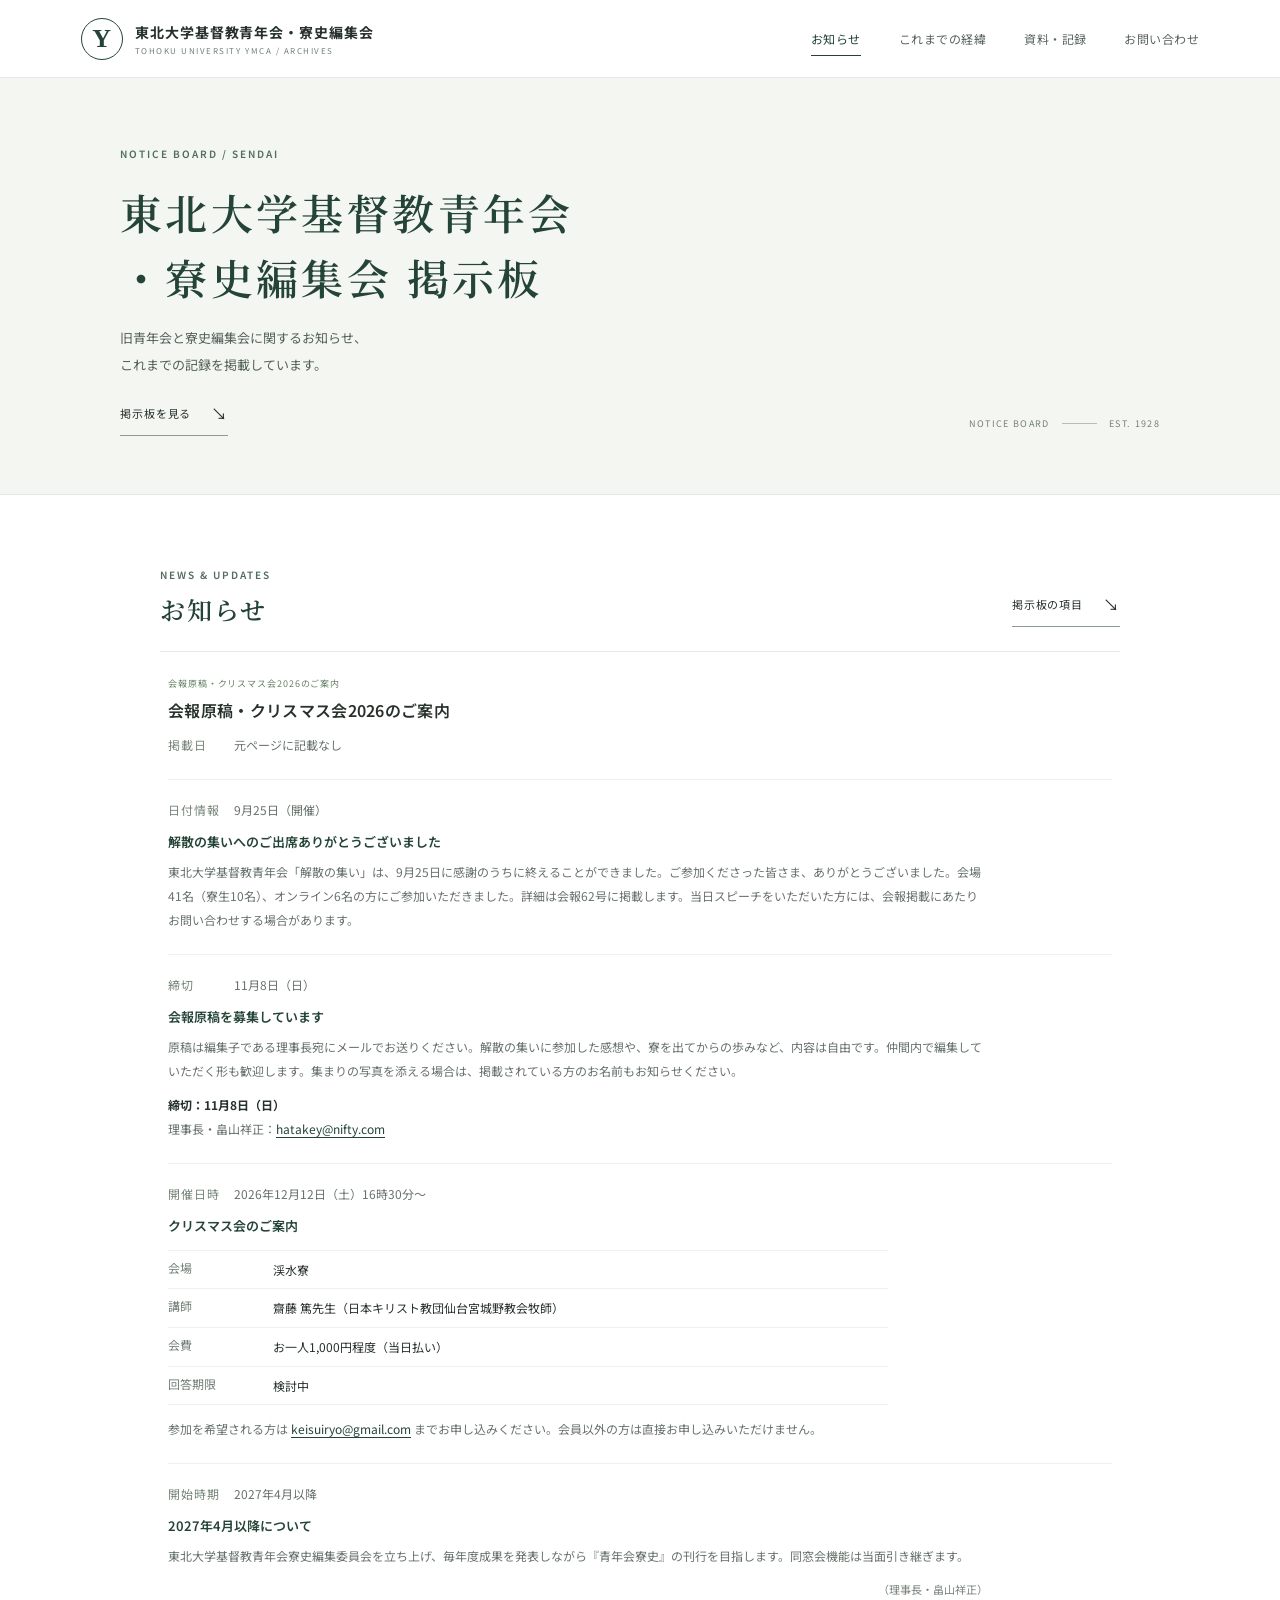
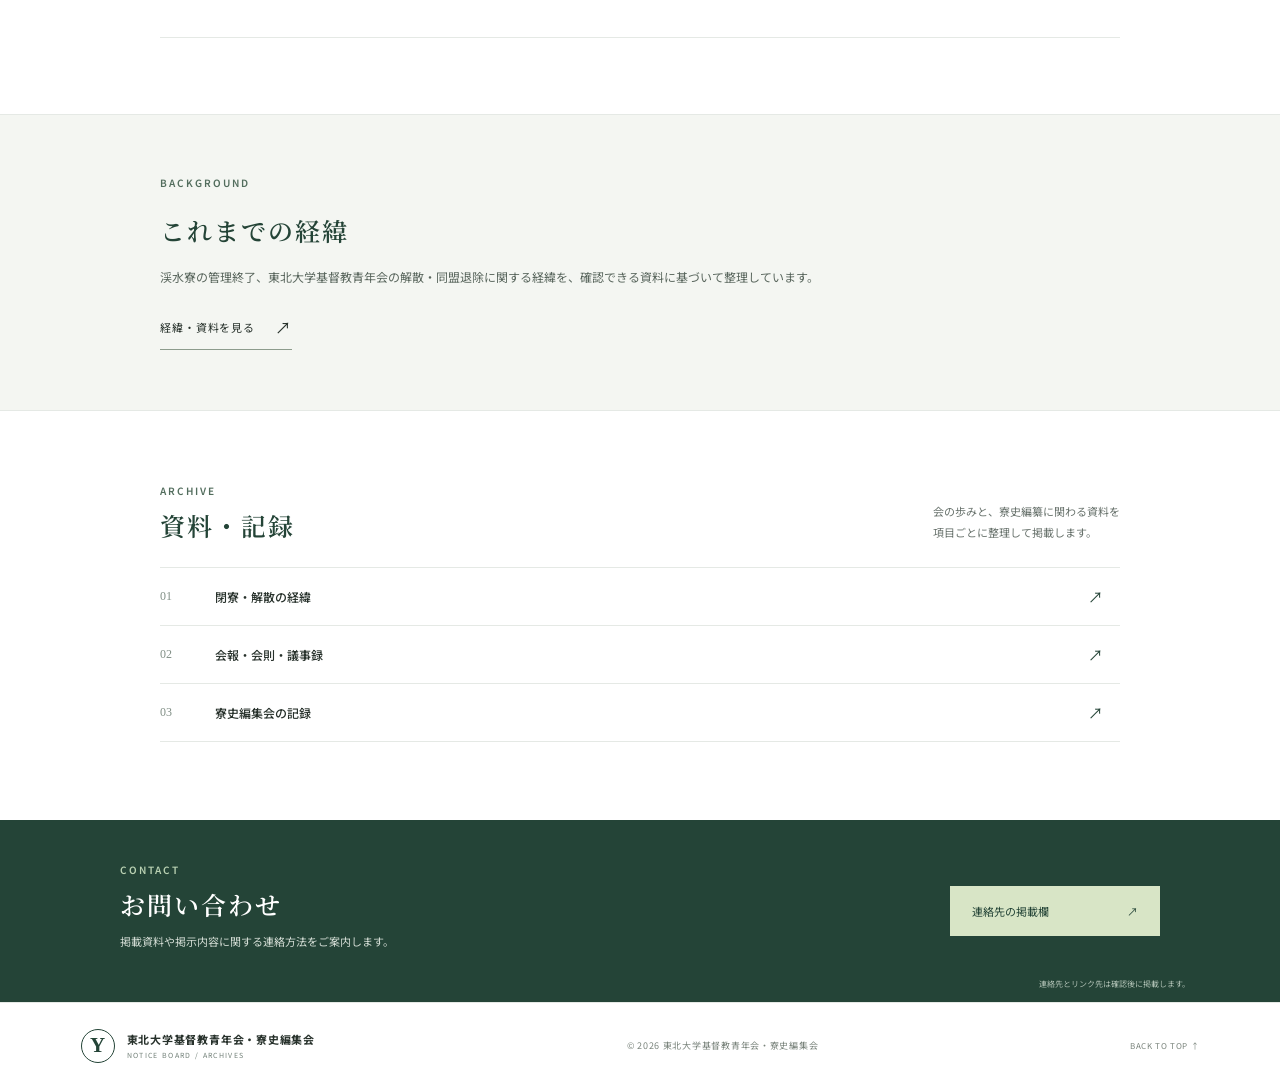
==== index.html @ 21bb761e "Add notice board homepage" ====
<!doctype html>
<html lang="ja">
<head>
  <meta charset="utf-8">
  <meta name="viewport" content="width=device-width, initial-scale=1">
  <meta name="theme-color" content="#173e35">
  <meta name="description" content="東北大学基督教青年会・寮史編集会からのお知らせと記録を掲載します。">
  <title>東北大学基督教青年会・寮史編集会｜掲示板</title>
  <link rel="preconnect" href="https://fonts.googleapis.com">
  <link rel="preconnect" href="https://fonts.gstatic.com" crossorigin>
  <link href="https://fonts.googleapis.com/css2?family=Noto+Sans+JP:wght@400;500;600;700&family=Noto+Serif+JP:wght@500;600;700&display=swap" rel="stylesheet">
  <link rel="stylesheet" href="styles.css">
</head>
<body>
  <header class="site-header">
    <a class="brand" href="#top" aria-label="掲示板トップ">
      <span class="brand-mark" aria-hidden="true">Y</span>
      <span class="brand-name"><strong>東北大学基督教青年会・寮史編集会</strong><small>TOHOKU UNIVERSITY YMCA / ARCHIVES</small></span>
    </a>
    <button class="menu-toggle" aria-label="メニューを開く" aria-expanded="false"><span></span><span></span></button>
    <nav class="main-nav" aria-label="メインナビゲーション">
      <a class="active" href="#news">お知らせ</a>
      <a href="#history">これまでの経緯</a>
      <a href="#archive">資料・記録</a>
      <a href="#contact">お問い合わせ</a>
    </nav>
  </header>

  <main id="top">
    <section class="hero">
      <div class="hero-copy">
        <p class="eyebrow">NOTICE BOARD / SENDAI</p>
        <h1>東北大学基督教青年会<br>・寮史編集会 掲示板</h1>
        <p class="hero-lead">旧青年会と寮史編集会に関するお知らせ、<br class="desktop-only">これまでの記録を掲載しています。</p>
        <a class="text-link hero-link" href="#news">掲示板を見る <span>↘</span></a>
      </div>
      <div class="hero-note"><span>NOTICE BOARD</span><i></i><span>EST. 1928</span></div>
    </section>

    <section class="news-section section-wrap" id="news">
      <div class="section-heading">
        <div><p class="eyebrow">NEWS &amp; UPDATES</p><h2>お知らせ</h2></div>
        <a class="text-link" href="#news-list">掲示板の項目 <span>↘</span></a>
      </div>
      <div class="notice-list" id="news-list">
        <article class="notice-entry">
          <p class="tag">会報原稿・クリスマス会2026のご案内</p>
          <h3>会報原稿・クリスマス会2026のご案内</h3>
          <p class="notice-published"><span>掲載日</span>元ページに記載なし</p>

          <section class="notice-part">
            <p class="notice-date"><span>日付情報</span>9月25日（開催）</p>
            <h4>解散の集いへのご出席ありがとうございました</h4>
            <p>東北大学基督教青年会「解散の集い」は、9月25日に感謝のうちに終えることができました。ご参加くださった皆さま、ありがとうございました。会場41名（寮生10名）、オンライン6名の方にご参加いただきました。詳細は会報62号に掲載します。当日スピーチをいただいた方には、会報掲載にあたりお問い合わせする場合があります。</p>
          </section>

          <section class="notice-part">
            <p class="notice-date"><span>締切</span>11月8日（日）</p>
            <h4>会報原稿を募集しています</h4>
            <p>原稿は編集子である理事長宛にメールでお送りください。解散の集いに参加した感想や、寮を出てからの歩みなど、内容は自由です。仲間内で編集していただく形も歓迎します。集まりの写真を添える場合は、掲載されている方のお名前もお知らせください。</p>
            <p><strong>締切：11月8日（日）</strong><br>理事長・畠山祥正：<a href="mailto:hatakey@nifty.com">hatakey@nifty.com</a></p>
          </section>

          <section class="notice-part">
            <p class="notice-date"><span>開催日時</span>2026年12月12日（土）16時30分～</p>
            <h4>クリスマス会のご案内</h4>
            <dl class="event-details">
              <div><dt>会場</dt><dd>渓水寮</dd></div>
              <div><dt>講師</dt><dd>齋藤 篤先生（日本キリスト教団仙台宮城野教会牧師）</dd></div>
              <div><dt>会費</dt><dd>お一人1,000円程度（当日払い）</dd></div>
              <div><dt>回答期限</dt><dd>検討中</dd></div>
            </dl>
            <p>参加を希望される方は <a href="mailto:keisuiryo@gmail.com">keisuiryo@gmail.com</a> までお申し込みください。会員以外の方は直接お申し込みいただけません。</p>
          </section>

          <section class="notice-part">
            <p class="notice-date"><span>開始時期</span>2027年4月以降</p>
            <h4>2027年4月以降について</h4>
            <p>東北大学基督教青年会寮史編集委員会を立ち上げ、毎年度成果を発表しながら『青年会寮史』の刊行を目指します。同窓会機能は当面引き継ぎます。</p>
            <p class="notice-signature">（理事長・畠山祥正）</p>
          </section>
        </article>
      </div>
    </section>

    <section class="about-section" id="history">
      <div class="about-copy"><p class="eyebrow">BACKGROUND</p><h2>これまでの経緯</h2><p>渓水寮の管理終了、東北大学基督教青年会の解散・同盟退除に関する経緯を、確認できる資料に基づいて整理しています。</p><a class="text-link" href="#archive">経緯・資料を見る <span>↗</span></a></div>
    </section>

    <section class="activities-section section-wrap" id="archive">
      <div class="section-heading"><div><p class="eyebrow">ARCHIVE</p><h2>資料・記録</h2></div><p class="section-intro">会の歩みと、寮史編纂に関わる資料を<br>項目ごとに整理して掲載します。</p></div>
      <div class="archive-list">
        <a href="#history"><span>01</span><strong>閉寮・解散の経緯</strong><i>↗</i></a>
        <a href="#archive"><span>02</span><strong>会報・会則・議事録</strong><i>↗</i></a>
        <a href="#archive"><span>03</span><strong>寮史編集会の記録</strong><i>↗</i></a>
      </div>
    </section>

    <section class="contact-band" id="contact"><div><p class="eyebrow">CONTACT</p><h2>お問い合わせ</h2><p>掲載資料や掲示内容に関する連絡方法をご案内します。</p></div><a href="#contact" class="contact-button">連絡先の掲載欄 <span>↗</span></a><small>連絡先とリンク先は確認後に掲載します。</small></section>
  </main>

  <footer class="site-footer"><a class="brand footer-brand" href="#top"><span class="brand-mark">Y</span><span class="brand-name"><strong>東北大学基督教青年会・寮史編集会</strong><small>NOTICE BOARD / ARCHIVES</small></span></a><p>© 2026 東北大学基督教青年会・寮史編集会</p><a class="back-top" href="#top">BACK TO TOP ↑</a></footer>
  <script src="script.js"></script>
</body>
</html>
---- styles.css ----
:root{--green:#173e35;--green2:#285b4b;--ink:#202a26;--muted:#68726c;--paper:#f8f7f2;--line:#dce1d9;--lime:#d8e5c6}*{box-sizing:border-box}html{scroll-behavior:smooth}body{margin:0;color:var(--ink);background:var(--paper);font-family:'Noto Sans JP',sans-serif;-webkit-font-smoothing:antialiased}a{color:inherit;text-decoration:none}.site-header{height:94px;padding:0 6.3%;display:flex;align-items:center;justify-content:space-between;background:var(--paper);position:relative;z-index:5}.brand{display:flex;align-items:center;gap:12px}.brand-mark{height:42px;width:42px;border:1px solid var(--green);border-radius:50%;display:grid;place-items:center;color:var(--green);font-family:Georgia,serif;font-size:26px;font-weight:bold}.brand-name{display:flex;flex-direction:column;gap:3px}.brand-name strong{font-size:14px;letter-spacing:.07em}.brand-name small{font-size:8px;letter-spacing:.19em;color:#728078}.main-nav{display:flex;gap:38px;align-items:center}.main-nav a{font-size:12px;color:#59645e;letter-spacing:.04em;padding:8px 0}.main-nav a.active{color:var(--green);border-bottom:1px solid var(--green)}.menu-toggle{display:none}.hero{min-height:560px;background:#e8ece3;position:relative;display:grid;grid-template-columns:48% 52%;overflow:hidden}.hero-copy{padding:110px 0 85px 13%;position:relative;z-index:1}.eyebrow{font-size:10px;letter-spacing:.2em;color:var(--green2);margin:0 0 19px;font-weight:600}.hero h1,.about-copy h2,.section-heading h2,.contact-band h2{font-family:'Noto Serif JP',serif;font-weight:600;letter-spacing:.08em}.hero h1{font-size:clamp(34px,4.2vw,54px);line-height:1.65;color:var(--green);margin:0}.hero-lead{font-size:14px;line-height:2.1;color:#54625a;margin:21px 0 30px}.text-link{font-size:11px;letter-spacing:.08em;border-bottom:1px solid #8d9c8d;padding-bottom:10px;display:inline-flex;gap:20px;align-items:center}.text-link span{font-size:16px}.hero-image{margin:38px 7% 38px 0;background:linear-gradient(180deg,rgba(26,52,37,.02),rgba(26,52,37,.25)),url('https://images.unsplash.com/photo-1449158743715-0a90ebb6d2d8?auto=format&fit=crop&w=1400&q=85') center/cover;position:relative;min-height:475px}.image-caption{position:absolute;bottom:19px;left:22px;color:white;font-size:9px;letter-spacing:.16em}.image-caption span{font-size:21px;margin-right:14px;font-family:Georgia,serif}.hero-side-note{position:absolute;right:2%;top:45%;writing-mode:vertical-rl;font-size:8px;letter-spacing:.22em;color:#728078}.section-wrap{max-width:1120px;margin:auto;padding:110px 40px}.section-heading{display:flex;align-items:end;justify-content:space-between;margin-bottom:36px}.section-heading .eyebrow{margin-bottom:9px}.section-heading h2,.about-copy h2,.contact-band h2{font-size:30px;margin:0;color:var(--green)}.featured-news{display:grid;grid-template-columns:145px 1fr 48px;gap:32px;align-items:center;border-top:1px solid var(--line);border-bottom:1px solid var(--line);padding:28px 8px}.featured-date{display:flex;align-items:baseline;gap:9px;color:var(--green)}.featured-date span{font-size:10px;letter-spacing:.08em}.featured-date strong{font:26px Georgia,serif}.featured-date i{font-style:normal;font-size:9px;border:1px solid #b8c6b5;padding:5px 8px;margin-left:3px}.tag{color:#668164;font-size:9px;letter-spacing:.1em;margin:0 0 9px}.featured-body h3{font-size:16px;font-weight:600;margin:0 0 9px;letter-spacing:.02em}.featured-body>p:last-child{font-size:11px;color:var(--muted);margin:0}.circle-arrow{height:39px;width:39px;border:1px solid #b7c4b4;border-radius:50%;display:grid;place-items:center;color:var(--green)}.news-grid{display:grid;grid-template-columns:repeat(3,1fr);margin-top:18px}.news-card{min-height:136px;padding:19px 22px 15px 8px;border-right:1px solid var(--line);position:relative}.news-card+ .news-card{padding-left:22px}.news-card:last-child{border:0}.news-card-top{display:flex;gap:12px;align-items:center;color:#718070;font-size:9px}.news-card-top span{border:1px solid #c7d0c2;padding:4px 7px}.news-card h3{font-size:12px;line-height:1.8;font-weight:500;padding-right:18px}.news-card>a{position:absolute;right:18px;bottom:17px;color:var(--green)}.prototype-note{font-size:9px;color:#879087;margin-top:13px}.about-section{background:#e9ede5;display:grid;grid-template-columns:1.08fr .92fr;min-height:440px}.about-photo{background:linear-gradient(0deg,rgba(21,48,40,.18),transparent),url('https://images.unsplash.com/photo-1511632765486-a01980e01a18?auto=format&fit=crop&w=1200&q=85') center/cover;min-height:440px;position:relative}.about-photo span{position:absolute;left:7%;bottom:24px;color:white;font-size:9px;letter-spacing:.18em}.about-copy{align-self:center;padding:55px 12%}.about-copy h2{line-height:1.7;margin-bottom:19px}.about-copy>p:not(.eyebrow){font-size:12px;line-height:2.2;color:#59665d}.about-copy .text-link{margin-top:13px}.activities-section{padding-top:100px;padding-bottom:108px}.section-intro{font-size:11px;line-height:1.9;color:var(--muted);margin:0}.activity-grid{display:grid;grid-template-columns:repeat(3,1fr);gap:14px}.activity-card{height:205px;padding:20px 22px;display:flex;flex-direction:column;justify-content:space-between;color:white;position:relative;background-size:cover;background-position:center}.activity-one{background-image:linear-gradient(0deg,rgba(19,52,41,.75),rgba(19,52,41,.08)),url('https://images.unsplash.com/photo-1529156069898-49953e39b3ac?auto=format&fit=crop&w=700&q=80')}.activity-two{background-image:linear-gradient(0deg,rgba(19,52,41,.75),rgba(19,52,41,.08)),url('https://images.unsplash.com/photo-1511632765486-a01980e01a18?auto=format&fit=crop&w=700&q=80')}.activity-three{background-image:linear-gradient(0deg,rgba(19,52,41,.78),rgba(19,52,41,.1)),url('https://images.unsplash.com/photo-1470770841072-f978cf4d019e?auto=format&fit=crop&w=700&q=80')}.activity-number{font:22px Georgia,serif}.activity-card p{font-size:8px;letter-spacing:.2em;margin:0 0 5px;opacity:.85}.activity-card h3{font-family:'Noto Serif JP',serif;font-size:17px;letter-spacing:.07em;margin:0}.activity-card>span{position:absolute;right:20px;bottom:20px}.contact-band{background:var(--green);color:#f6f5ef;padding:58px max(calc((100vw - 1040px)/2),7%);display:grid;grid-template-columns:1fr auto;align-items:center;position:relative}.contact-band .eyebrow{color:#b9d1b2;margin-bottom:9px}.contact-band h2{color:#fff;font-size:27px}.contact-band>div>p:last-child{color:#d4ddd5;font-size:11px}.contact-button{background:var(--lime);color:var(--green);padding:17px 22px;min-width:210px;display:flex;justify-content:space-between;font-size:11px}.contact-band small{position:absolute;right:7%;bottom:13px;color:#aebfb3;font-size:8px}.site-footer{min-height:104px;padding:25px 6.3%;display:flex;align-items:center;justify-content:space-between}.footer-brand .brand-mark{height:34px;width:34px;font-size:21px}.footer-brand .brand-name strong{font-size:11px}.footer-brand .brand-name small{font-size:7px}.site-footer>p,.back-top{font-size:9px;color:#7a847c;letter-spacing:.08em}.back-top{font-size:8px}
@media(max-width:760px){.site-header{height:74px;padding:0 6%}.brand-mark{height:36px;width:36px;font-size:22px}.brand-name strong{font-size:12px}.main-nav{display:none;position:absolute;top:74px;left:0;right:0;background:var(--paper);padding:20px 7% 25px;flex-direction:column;align-items:flex-start;gap:15px;border-top:1px solid var(--line)}.main-nav.open{display:flex}.menu-toggle{border:0;background:none;display:flex;flex-direction:column;gap:6px;padding:10px}.menu-toggle span{width:23px;height:1px;background:var(--green)}.hero{display:flex;flex-direction:column;min-height:0}.hero-copy{padding:64px 8% 37px}.hero h1{font-size:34px}.hero-lead{font-size:12px}.hero-image{margin:0 6% 31px;height:270px;min-height:0}.hero-side-note{display:none}.section-wrap{padding:72px 7%}.section-heading{align-items:start;gap:18px}.section-heading h2,.about-copy h2{font-size:25px}.section-heading>.text-link{font-size:9px;gap:8px;margin-top:27px;white-space:nowrap}.featured-news{grid-template-columns:1fr 36px;gap:8px;padding:22px 3px}.featured-date{grid-column:1;grid-row:1}.featured-body{grid-column:1;grid-row:2}.circle-arrow{grid-column:2;grid-row:1/3}.featured-date strong{font-size:23px}.featured-body h3{font-size:13px;line-height:1.8}.featured-body>p:last-child{font-size:10px;line-height:1.8}.news-grid{grid-template-columns:1fr}.news-card,.news-card+.news-card{min-height:103px;border-right:0;border-bottom:1px solid var(--line);padding:16px 25px 11px 3px}.news-card:last-child{border-bottom:0}.news-card h3{margin:10px 0}.news-card>a{right:5px;bottom:18px}.about-section{grid-template-columns:1fr}.about-photo{min-height:270px}.about-copy{padding:45px 8% 55px}.about-copy>p:not(.eyebrow){font-size:11px}.activities-section{padding-top:72px;padding-bottom:75px}.section-intro{font-size:9px}.activity-grid{grid-template-columns:1fr;gap:10px}.activity-card{height:175px}.contact-band{padding:44px 7% 60px;grid-template-columns:1fr;gap:18px}.contact-band h2{font-size:24px}.contact-button{min-width:0;width:100%}.contact-band small{left:7%;right:auto}.site-footer{padding:22px 6%;gap:10px;flex-wrap:wrap}.site-footer>p{order:3;width:100%;margin:4px 0 0}.back-top{margin-left:auto}}

/* Simpler bulletin-board presentation */
:root{--paper:#fff;--green:#244437;--green2:#526d5d;--ink:#27312b;--line:#e5e9e5}
.site-header{height:78px;border-bottom:1px solid var(--line)}
.hero{min-height:330px;display:block;background:#f4f6f2;border-bottom:1px solid var(--line)}
.hero-copy{padding:68px max(calc((100vw - 1040px)/2),7%) 58px}
.hero h1{font-size:clamp(30px,3.3vw,42px);line-height:1.55}
.hero-lead{margin:14px 0 20px;font-size:13px}
.hero-image,.hero-side-note{display:none}
.hero-note{position:absolute;right:max(calc((100vw - 1040px)/2),7%);bottom:64px;display:flex;align-items:center;gap:12px;color:#728078;font-size:9px;letter-spacing:.15em}
.hero-note i{width:35px;height:1px;background:#b4beb5}
.section-wrap{max-width:1040px;padding-top:72px;padding-bottom:76px}
.section-heading{margin-bottom:24px}
.section-heading h2,.about-copy h2,.contact-band h2{font-size:25px}
.featured-news{grid-template-columns:125px 1fr 40px;gap:22px;padding:22px 5px}
.featured-date strong{font-size:21px}
.featured-body h3{font-size:14px}
.news-grid{margin-top:8px}
.news-card{min-height:112px;padding-top:15px}
.news-card h3{font-size:11px}
.about-section{display:block;min-height:0;background:#f4f6f2;border-top:1px solid var(--line);border-bottom:1px solid var(--line)}
.about-copy{max-width:1040px;margin:auto;padding:60px 40px}
.about-copy h2{margin-bottom:12px}
.about-copy>p:not(.eyebrow){max-width:680px}
.activities-section{padding-top:72px;padding-bottom:78px}
.archive-list{border-top:1px solid var(--line)}
.archive-list a{display:grid;grid-template-columns:55px 1fr 32px;align-items:center;min-height:58px;border-bottom:1px solid var(--line);font-size:12px}
.archive-list a span{color:#829087;font:12px Georgia,serif}
.archive-list a strong{font-weight:500}
.archive-list a i{font-style:normal;color:var(--green);font-size:15px}
.contact-band{padding-top:42px;padding-bottom:42px}
.site-footer{border-top:1px solid var(--line);min-height:86px}
@media(max-width:760px){
 .site-header{height:68px}
 .hero{min-height:0}
 .hero-copy{padding:52px 7% 39px}
 .hero h1{font-size:29px}
 .hero-lead{font-size:11px}
 .hero-note{position:static;padding:0 7% 28px;font-size:8px}
 .section-wrap{padding:58px 7%}
 .section-heading h2,.about-copy h2{font-size:23px}
 .featured-news{grid-template-columns:1fr 34px;gap:8px}
 .featured-date{grid-column:1;grid-row:1}
 .featured-body{grid-column:1;grid-row:2}
 .circle-arrow{grid-column:2;grid-row:1/3}
 .about-copy{padding:48px 7%}
 .activities-section{padding-top:58px;padding-bottom:60px}
 .archive-list a{min-height:54px}
 .contact-band{padding:38px 7% 54px}
}
.notice-list{border-top:1px solid var(--line)}
.notice-entry{padding:25px 8px 27px;border-bottom:1px solid var(--line)}
.notice-entry .tag{margin-bottom:8px}
.notice-entry h3{font-size:16px;font-weight:600;letter-spacing:.02em;margin:0 0 11px;color:var(--ink)}
.notice-entry>p:not(.tag){font-size:12px;line-height:2;color:var(--muted);max-width:800px;margin:0 0 14px}
.notice-entry .text-link{margin-top:2px}
.notice-entry a:not(.text-link){color:var(--green);text-decoration:underline;text-underline-offset:3px}
.event-details{margin:15px 0 12px;max-width:720px;font-size:12px}
.event-details div{display:grid;grid-template-columns:105px 1fr;padding:8px 0;border-bottom:1px solid #edf0ed}
.event-details div:first-child{border-top:1px solid #edf0ed}
.event-details dt{color:#738078}
.event-details dd{margin:0;line-height:1.8}
@media(max-width:760px){.notice-entry{padding:20px 3px 22px}.notice-entry h3{font-size:14px}.notice-entry>p:not(.tag){font-size:11px}.event-details{font-size:11px}.event-details div{grid-template-columns:82px 1fr}}
.notice-part{margin-top:22px;padding-top:18px;border-top:1px solid #edf0ed}
.notice-part h4{font-family:'Noto Sans JP',sans-serif;font-size:13px;font-weight:600;color:var(--green);margin:0 0 9px}
.notice-part>p{font-size:12px;line-height:2;color:var(--muted);max-width:820px;margin:0 0 10px}
.notice-part .notice-signature{text-align:right;color:#7b857e;font-size:11px}
.notice-part strong{color:var(--ink)}
@media(max-width:760px){.notice-part{margin-top:18px;padding-top:15px}.notice-part h4{font-size:12px}.notice-part>p{font-size:11px}}
.notice-published,.notice-date{display:flex;align-items:baseline;gap:12px;font-size:10px;line-height:1.8;color:#768279;margin:9px 0 0}
.notice-published span,.notice-date span{display:inline-block;min-width:54px;color:#78867b;letter-spacing:.08em}
.notice-date{margin:0 0 8px;color:var(--green2)}
@media(max-width:760px){.notice-published,.notice-date{font-size:10px;gap:8px}.notice-published span,.notice-date span{min-width:52px}}
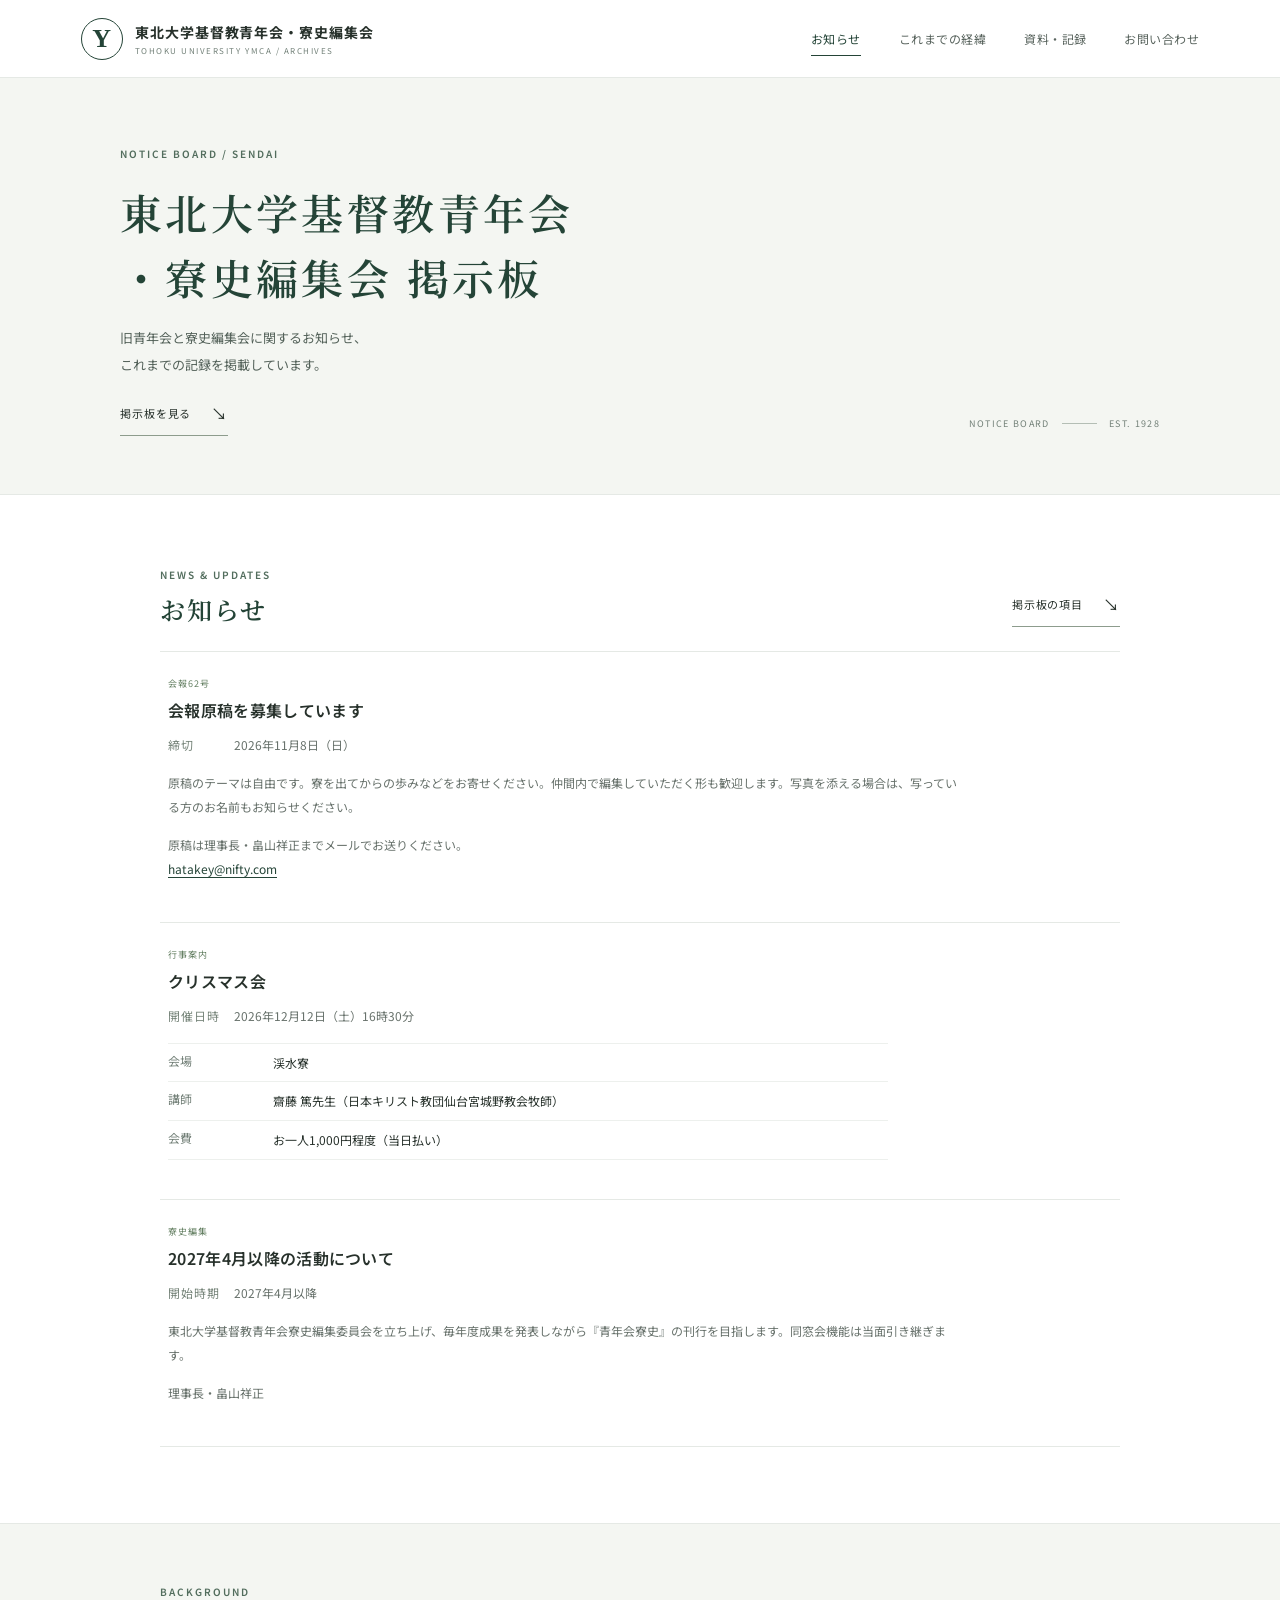
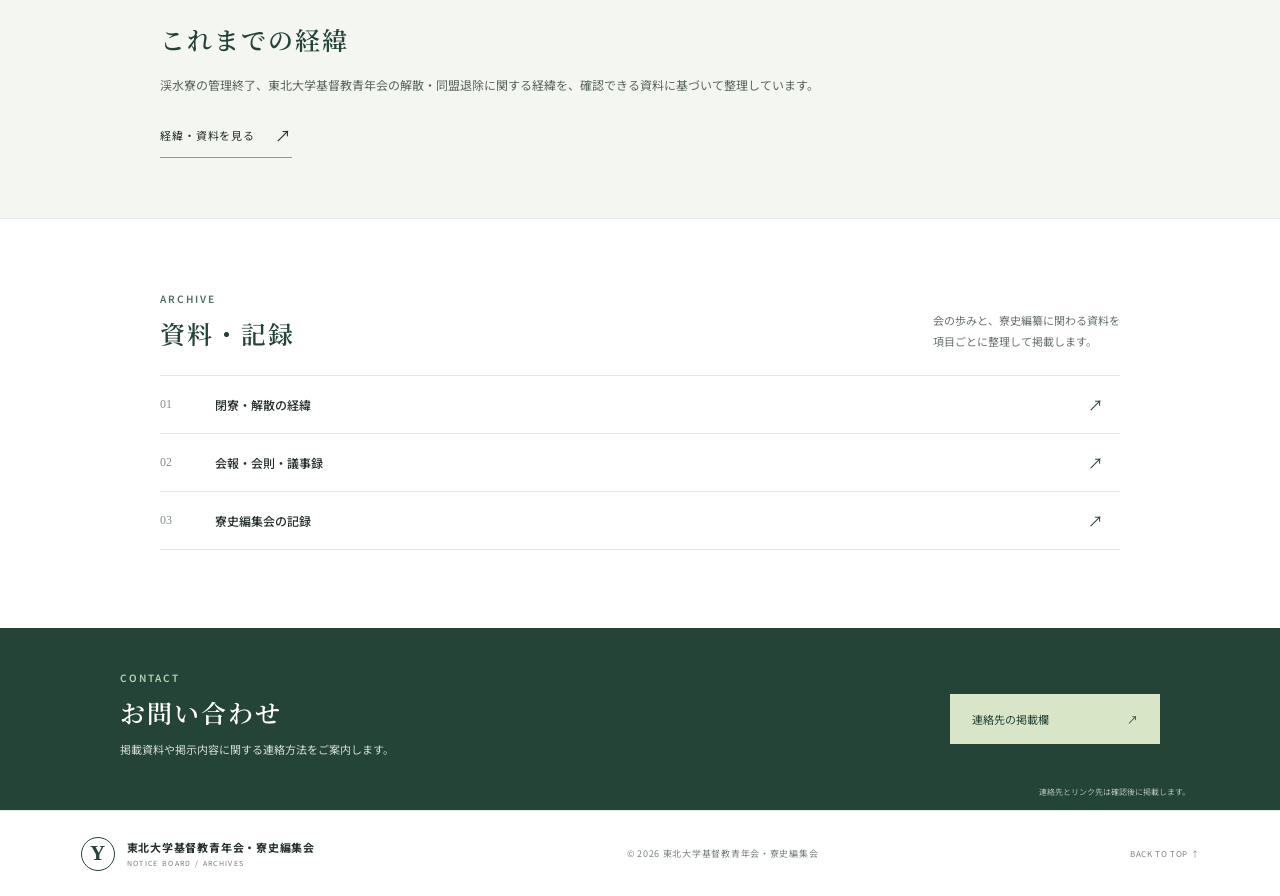
==== commit 466366b9: "Clarify and streamline current announcements" ====
--- a/index.html
+++ b/index.html
@@ -6,6 +6,7 @@
   <meta name="theme-color" content="#173e35">
   <meta name="description" content="東北大学基督教青年会・寮史編集会からのお知らせと記録を掲載します。">
   <title>東北大学基督教青年会・寮史編集会｜掲示板</title>
+  <link rel="preconnect" href="https://fonts.googleapis.com">
   <link rel="preconnect" href="https://fonts.googleapis.com">
   <link rel="preconnect" href="https://fonts.gstatic.com" crossorigin>
   <link href="https://fonts.googleapis.com/css2?family=Noto+Sans+JP:wght@400;500;600;700&family=Noto+Serif+JP:wght@500;600;700&display=swap" rel="stylesheet">
@@ -44,41 +45,30 @@
       </div>
       <div class="notice-list" id="news-list">
         <article class="notice-entry">
-          <p class="tag">会報原稿・クリスマス会2026のご案内</p>
-          <h3>会報原稿・クリスマス会2026のご案内</h3>
-          <p class="notice-published"><span>掲載日</span>元ページに記載なし</p>
+          <p class="tag">会報62号</p>
+          <h3>会報原稿を募集しています</h3>
+          <p class="notice-date"><span>締切</span>2026年11月8日（日）</p>
+          <p>原稿のテーマは自由です。寮を出てからの歩みなどをお寄せください。仲間内で編集していただく形も歓迎します。写真を添える場合は、写っている方のお名前もお知らせください。</p>
+          <p>原稿は理事長・畠山祥正までメールでお送りください。<br><a href="mailto:hatakey@nifty.com">hatakey@nifty.com</a></p>
+        </article>
 
-          <section class="notice-part">
-            <p class="notice-date"><span>日付情報</span>9月25日（開催）</p>
-            <h4>解散の集いへのご出席ありがとうございました</h4>
-            <p>東北大学基督教青年会「解散の集い」は、9月25日に感謝のうちに終えることができました。ご参加くださった皆さま、ありがとうございました。会場41名（寮生10名）、オンライン6名の方にご参加いただきました。詳細は会報62号に掲載します。当日スピーチをいただいた方には、会報掲載にあたりお問い合わせする場合があります。</p>
-          </section>
+        <article class="notice-entry">
+          <p class="tag">行事案内</p>
+          <h3>クリスマス会</h3>
+          <p class="notice-date"><span>開催日時</span>2026年12月12日（土）16時30分</p>
+          <dl class="event-details">
+            <div><dt>会場</dt><dd>渓水寮</dd></div>
+            <div><dt>講師</dt><dd>齋藤 篤先生（日本キリスト教団仙台宮城野教会牧師）</dd></div>
+            <div><dt>会費</dt><dd>お一人1,000円程度（当日払い）</dd></div>
+          </dl>
+        </article>
 
-          <section class="notice-part">
-            <p class="notice-date"><span>締切</span>11月8日（日）</p>
-            <h4>会報原稿を募集しています</h4>
-            <p>原稿は編集子である理事長宛にメールでお送りください。解散の集いに参加した感想や、寮を出てからの歩みなど、内容は自由です。仲間内で編集していただく形も歓迎します。集まりの写真を添える場合は、掲載されている方のお名前もお知らせください。</p>
-            <p><strong>締切：11月8日（日）</strong><br>理事長・畠山祥正：<a href="mailto:hatakey@nifty.com">hatakey@nifty.com</a></p>
-          </section>
-
-          <section class="notice-part">
-            <p class="notice-date"><span>開催日時</span>2026年12月12日（土）16時30分～</p>
-            <h4>クリスマス会のご案内</h4>
-            <dl class="event-details">
-              <div><dt>会場</dt><dd>渓水寮</dd></div>
-              <div><dt>講師</dt><dd>齋藤 篤先生（日本キリスト教団仙台宮城野教会牧師）</dd></div>
-              <div><dt>会費</dt><dd>お一人1,000円程度（当日払い）</dd></div>
-              <div><dt>回答期限</dt><dd>検討中</dd></div>
-            </dl>
-            <p>参加を希望される方は <a href="mailto:keisuiryo@gmail.com">keisuiryo@gmail.com</a> までお申し込みください。会員以外の方は直接お申し込みいただけません。</p>
-          </section>
-
-          <section class="notice-part">
-            <p class="notice-date"><span>開始時期</span>2027年4月以降</p>
-            <h4>2027年4月以降について</h4>
-            <p>東北大学基督教青年会寮史編集委員会を立ち上げ、毎年度成果を発表しながら『青年会寮史』の刊行を目指します。同窓会機能は当面引き継ぎます。</p>
-            <p class="notice-signature">（理事長・畠山祥正）</p>
-          </section>
+        <article class="notice-entry">
+          <p class="tag">寮史編集</p>
+          <h3>2027年4月以降の活動について</h3>
+          <p class="notice-date"><span>開始時期</span>2027年4月以降</p>
+          <p>東北大学基督教青年会寮史編集委員会を立ち上げ、毎年度成果を発表しながら『青年会寮史』の刊行を目指します。同窓会機能は当面引き継ぎます。</p>
+          <p class="notice-signature">理事長・畠山祥正</p>
         </article>
       </div>
     </section>
@@ -102,4 +92,4 @@
   <footer class="site-footer"><a class="brand footer-brand" href="#top"><span class="brand-mark">Y</span><span class="brand-name"><strong>東北大学基督教青年会・寮史編集会</strong><small>NOTICE BOARD / ARCHIVES</small></span></a><p>© 2026 東北大学基督教青年会・寮史編集会</p><a class="back-top" href="#top">BACK TO TOP ↑</a></footer>
   <script src="script.js"></script>
 </body>
-</html>+</html>
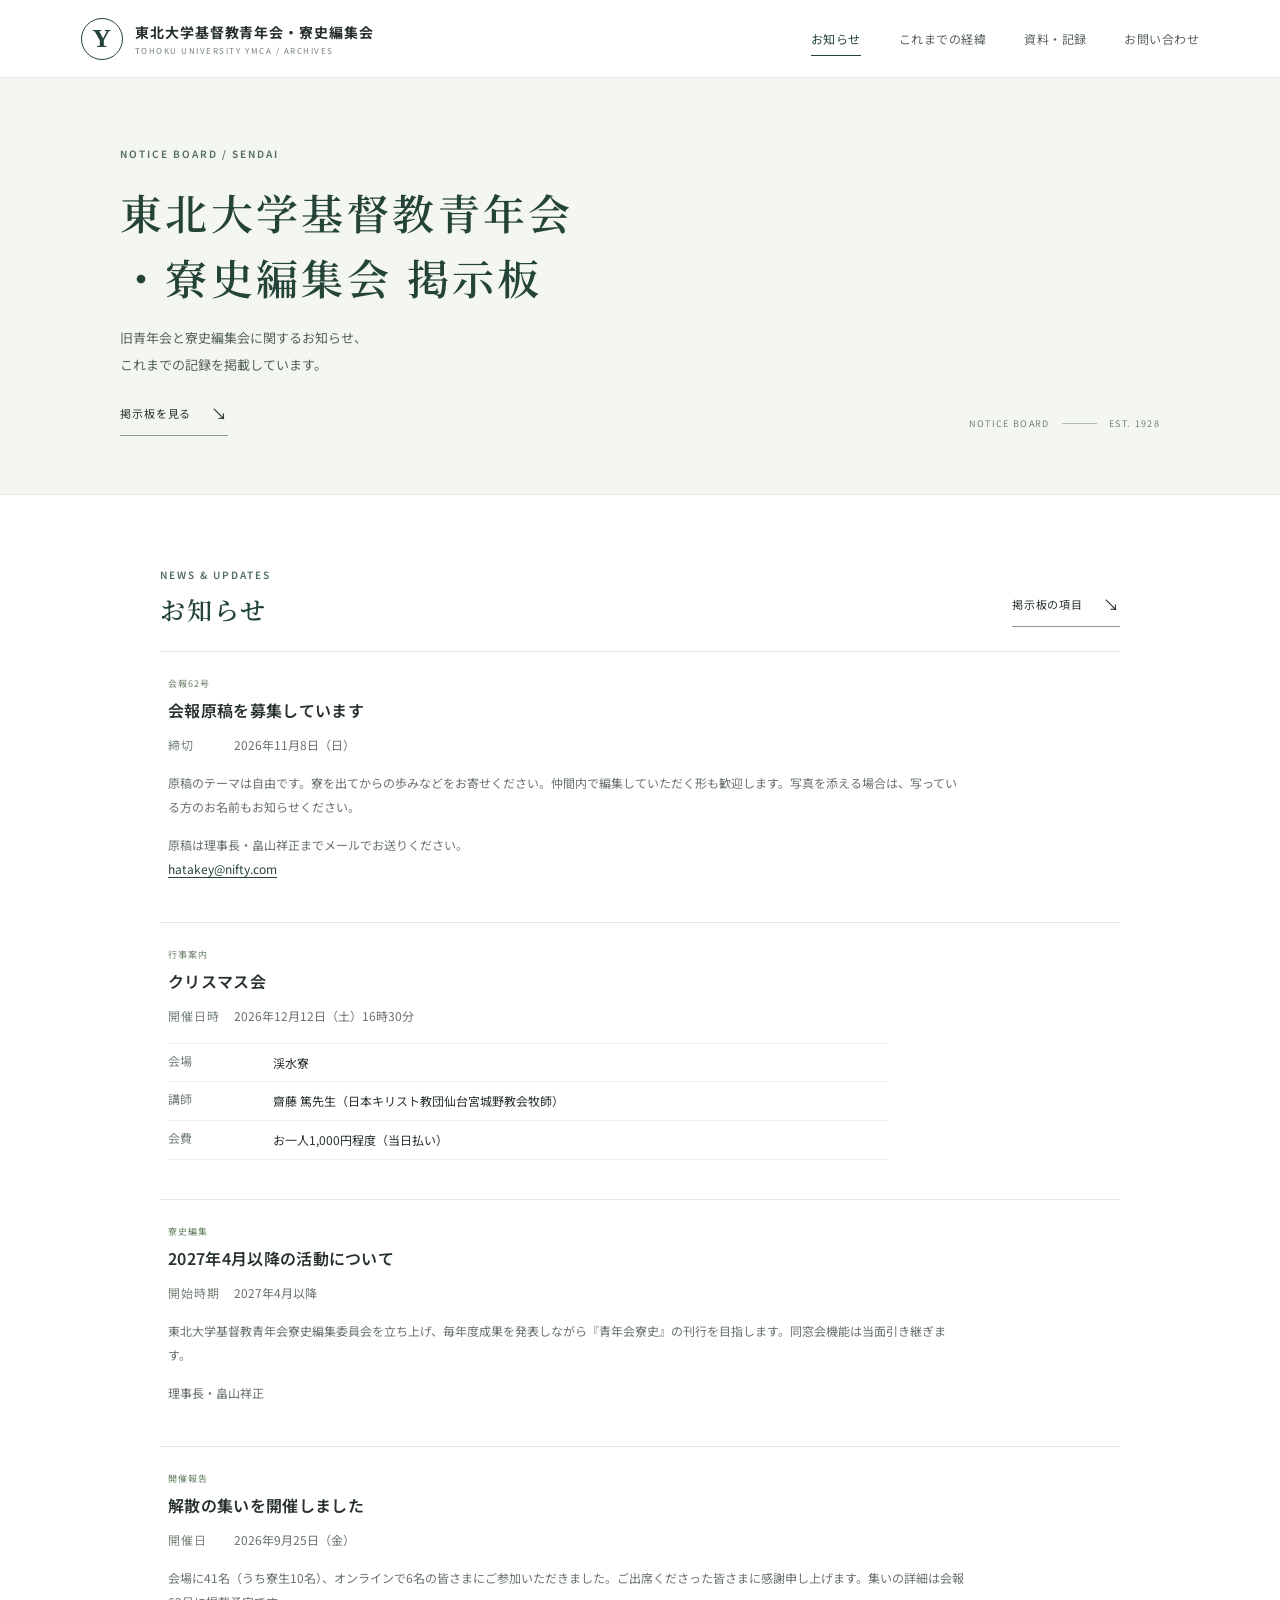
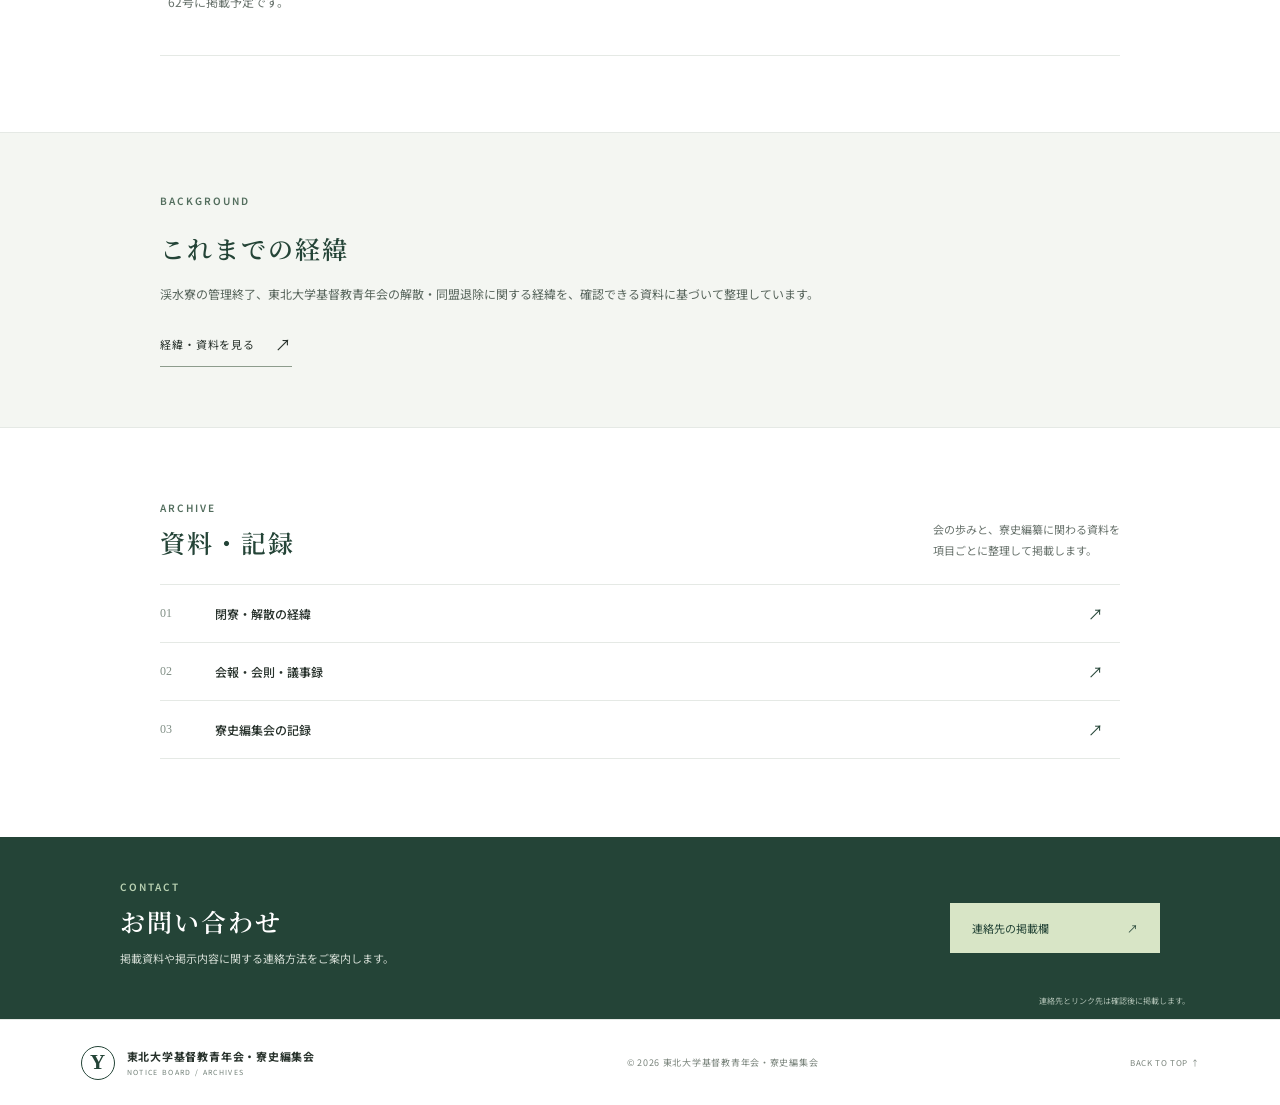
==== commit 28b18fdc: "Add dissolution gathering as completed notice" ====
--- a/index.html
+++ b/index.html
@@ -70,6 +70,13 @@
           <p>東北大学基督教青年会寮史編集委員会を立ち上げ、毎年度成果を発表しながら『青年会寮史』の刊行を目指します。同窓会機能は当面引き継ぎます。</p>
           <p class="notice-signature">理事長・畠山祥正</p>
         </article>
+
+        <article class="notice-entry">
+          <p class="tag">開催報告</p>
+          <h3>解散の集いを開催しました</h3>
+          <p class="notice-date"><span>開催日</span>2026年9月25日（金）</p>
+          <p>会場に41名（うち寮生10名）、オンラインで6名の皆さまにご参加いただきました。ご出席くださった皆さまに感謝申し上げます。集いの詳細は会報62号に掲載予定です。</p>
+        </article>
       </div>
     </section>
 
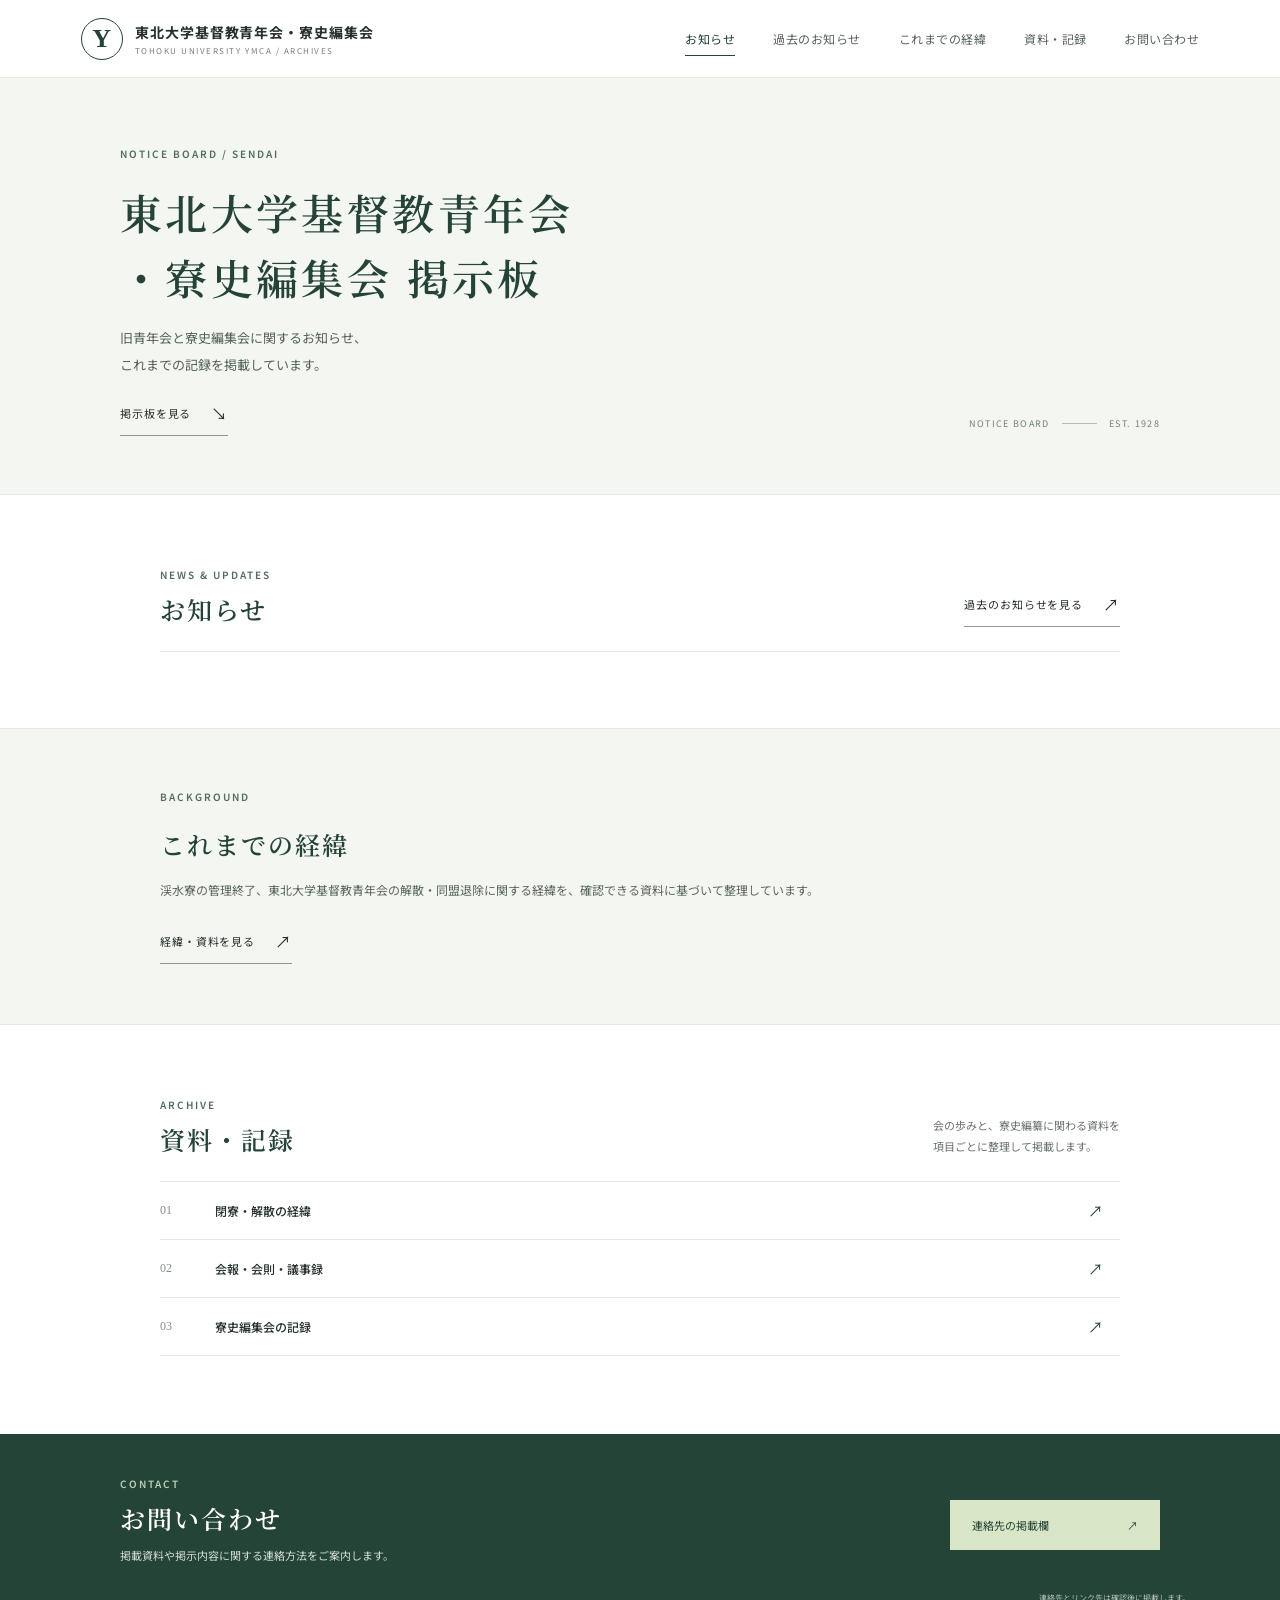
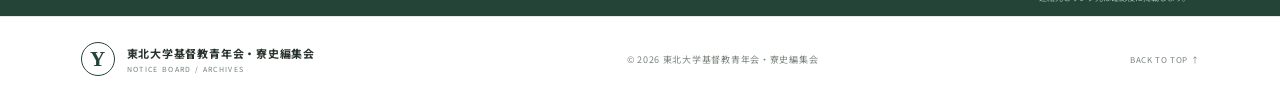
==== commit 3d0a0a5e: "feat: build notices and archive from editable data" ====
--- a/index.html
+++ b/index.html
@@ -21,6 +21,7 @@
     <button class="menu-toggle" aria-label="メニューを開く" aria-expanded="false"><span></span><span></span></button>
     <nav class="main-nav" aria-label="メインナビゲーション">
       <a class="active" href="#news">お知らせ</a>
+      <a href="archive.html">過去のお知らせ</a>
       <a href="#history">これまでの経緯</a>
       <a href="#archive">資料・記録</a>
       <a href="#contact">お問い合わせ</a>
@@ -41,42 +42,11 @@
     <section class="news-section section-wrap" id="news">
       <div class="section-heading">
         <div><p class="eyebrow">NEWS &amp; UPDATES</p><h2>お知らせ</h2></div>
-        <a class="text-link" href="#news-list">掲示板の項目 <span>↘</span></a>
+        <a class="text-link" href="archive.html">過去のお知らせを見る <span>↗</span></a>
       </div>
       <div class="notice-list" id="news-list">
-        <article class="notice-entry">
-          <p class="tag">会報62号</p>
-          <h3>会報原稿を募集しています</h3>
-          <p class="notice-date"><span>締切</span>2026年11月8日（日）</p>
-          <p>原稿のテーマは自由です。寮を出てからの歩みなどをお寄せください。仲間内で編集していただく形も歓迎します。写真を添える場合は、写っている方のお名前もお知らせください。</p>
-          <p>原稿は理事長・畠山祥正までメールでお送りください。<br><a href="mailto:hatakey@nifty.com">hatakey@nifty.com</a></p>
-        </article>
-
-        <article class="notice-entry">
-          <p class="tag">行事案内</p>
-          <h3>クリスマス会</h3>
-          <p class="notice-date"><span>開催日時</span>2026年12月12日（土）16時30分</p>
-          <dl class="event-details">
-            <div><dt>会場</dt><dd>渓水寮</dd></div>
-            <div><dt>講師</dt><dd>齋藤 篤先生（日本キリスト教団仙台宮城野教会牧師）</dd></div>
-            <div><dt>会費</dt><dd>お一人1,000円程度（当日払い）</dd></div>
-          </dl>
-        </article>
-
-        <article class="notice-entry">
-          <p class="tag">寮史編集</p>
-          <h3>2027年4月以降の活動について</h3>
-          <p class="notice-date"><span>開始時期</span>2027年4月以降</p>
-          <p>東北大学基督教青年会寮史編集委員会を立ち上げ、毎年度成果を発表しながら『青年会寮史』の刊行を目指します。同窓会機能は当面引き継ぎます。</p>
-          <p class="notice-signature">理事長・畠山祥正</p>
-        </article>
-
-        <article class="notice-entry">
-          <p class="tag">開催報告</p>
-          <h3>解散の集いを開催しました</h3>
-          <p class="notice-date"><span>開催日</span>2026年9月25日（金）</p>
-          <p>会場に41名（うち寮生10名）、オンラインで6名の皆さまにご参加いただきました。ご出席くださった皆さまに感謝申し上げます。集いの詳細は会報62号に掲載予定です。</p>
-        </article>
+        <!-- notices:start -->
+        <!-- notices:end -->
       </div>
     </section>
 
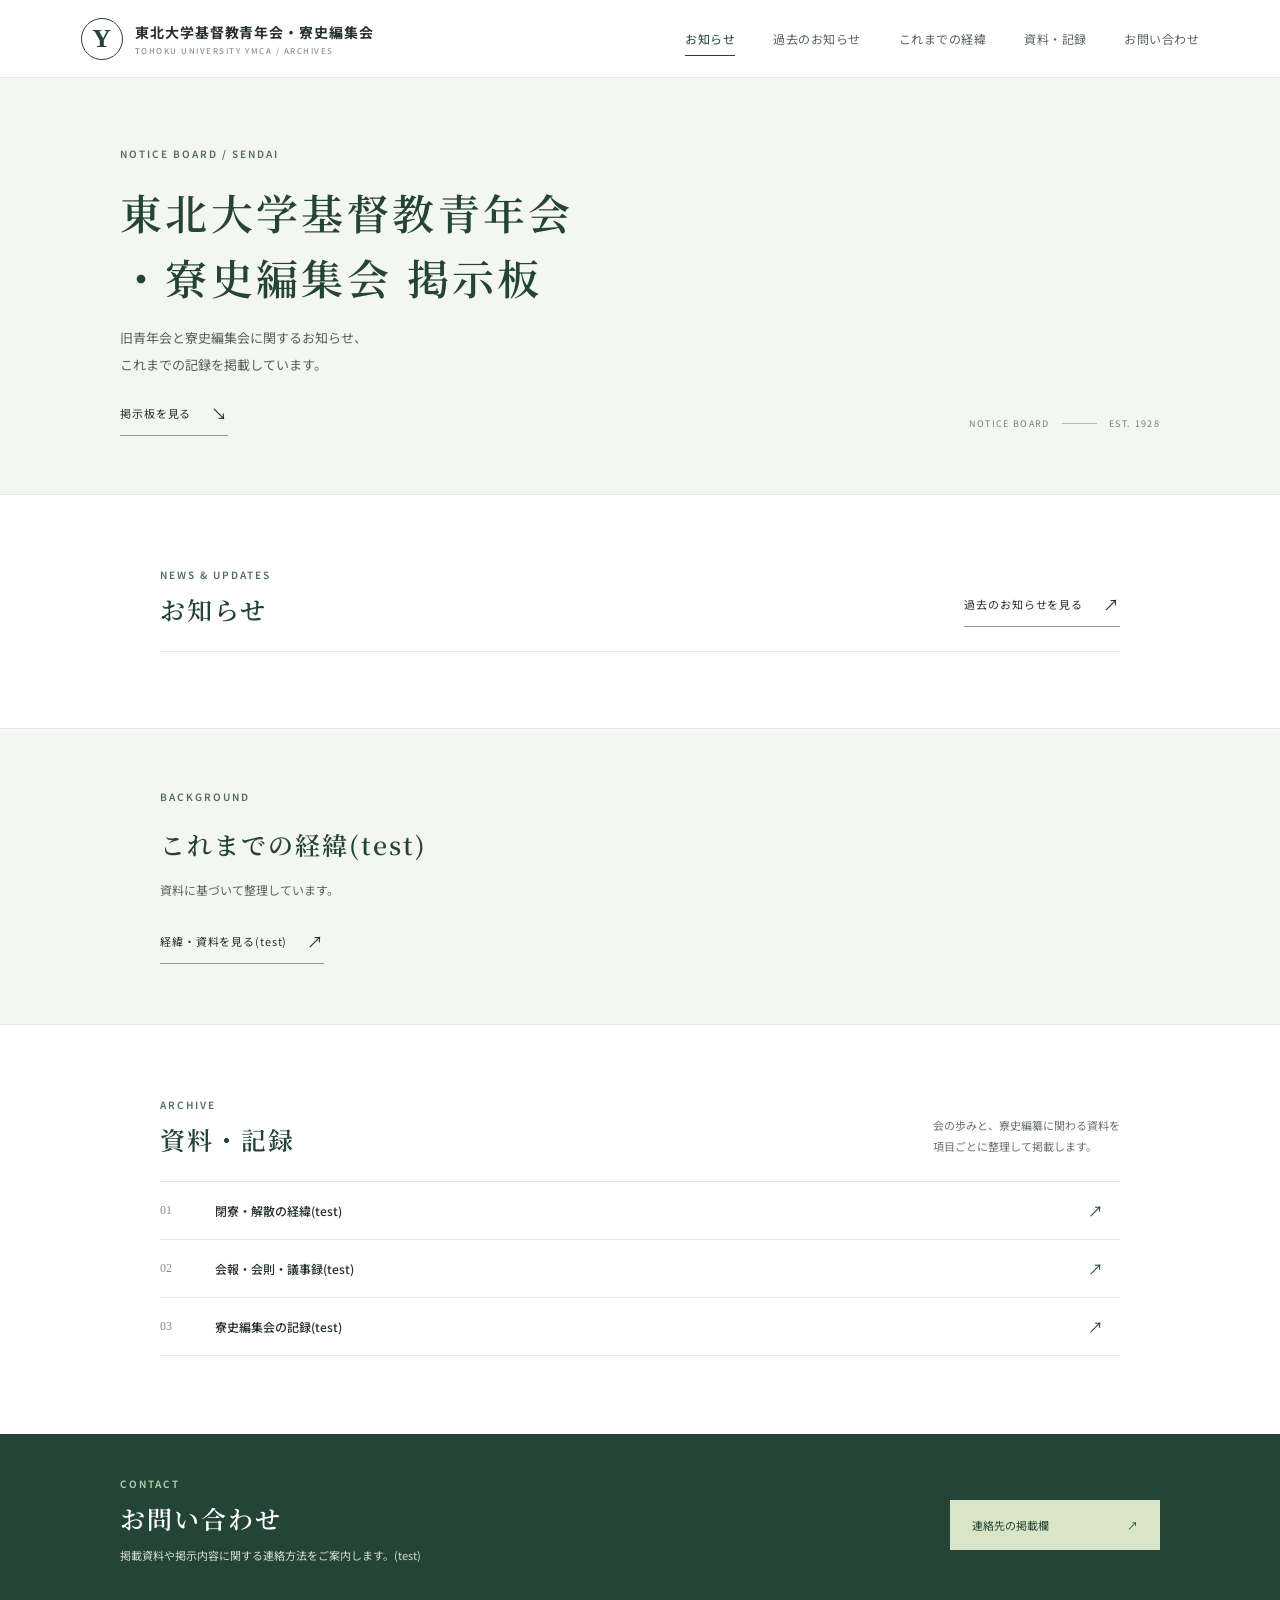
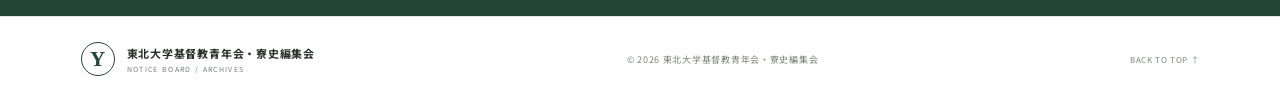
==== commit da49f8f9: "Update background and contact sections with test text" ====
--- a/index.html
+++ b/index.html
@@ -51,19 +51,19 @@
     </section>
 
     <section class="about-section" id="history">
-      <div class="about-copy"><p class="eyebrow">BACKGROUND</p><h2>これまでの経緯</h2><p>渓水寮の管理終了、東北大学基督教青年会の解散・同盟退除に関する経緯を、確認できる資料に基づいて整理しています。</p><a class="text-link" href="#archive">経緯・資料を見る <span>↗</span></a></div>
+      <div class="about-copy"><p class="eyebrow">BACKGROUND</p><h2>これまでの経緯(test)</h2><p>資料に基づいて整理しています。</p><a class="text-link" href="#archive">経緯・資料を見る(test) <span>↗</span></a></div>
     </section>
 
     <section class="activities-section section-wrap" id="archive">
       <div class="section-heading"><div><p class="eyebrow">ARCHIVE</p><h2>資料・記録</h2></div><p class="section-intro">会の歩みと、寮史編纂に関わる資料を<br>項目ごとに整理して掲載します。</p></div>
       <div class="archive-list">
-        <a href="#history"><span>01</span><strong>閉寮・解散の経緯</strong><i>↗</i></a>
-        <a href="#archive"><span>02</span><strong>会報・会則・議事録</strong><i>↗</i></a>
-        <a href="#archive"><span>03</span><strong>寮史編集会の記録</strong><i>↗</i></a>
+        <a href="#history"><span>01</span><strong>閉寮・解散の経緯(test)</strong><i>↗</i></a>
+        <a href="#archive"><span>02</span><strong>会報・会則・議事録(test)</strong><i>↗</i></a>
+        <a href="#archive"><span>03</span><strong>寮史編集会の記録(test)</strong><i>↗</i></a>
       </div>
     </section>
 
-    <section class="contact-band" id="contact"><div><p class="eyebrow">CONTACT</p><h2>お問い合わせ</h2><p>掲載資料や掲示内容に関する連絡方法をご案内します。</p></div><a href="#contact" class="contact-button">連絡先の掲載欄 <span>↗</span></a><small>連絡先とリンク先は確認後に掲載します。</small></section>
+    <section class="contact-band" id="contact"><div><p class="eyebrow">CONTACT</p><h2>お問い合わせ</h2><p>掲載資料や掲示内容に関する連絡方法をご案内します。(test)</p></div><a href="#contact" class="contact-button">連絡先の掲載欄 <span>↗</span></a></section>
   </main>
 
   <footer class="site-footer"><a class="brand footer-brand" href="#top"><span class="brand-mark">Y</span><span class="brand-name"><strong>東北大学基督教青年会・寮史編集会</strong><small>NOTICE BOARD / ARCHIVES</small></span></a><p>© 2026 東北大学基督教青年会・寮史編集会</p><a class="back-top" href="#top">BACK TO TOP ↑</a></footer>
